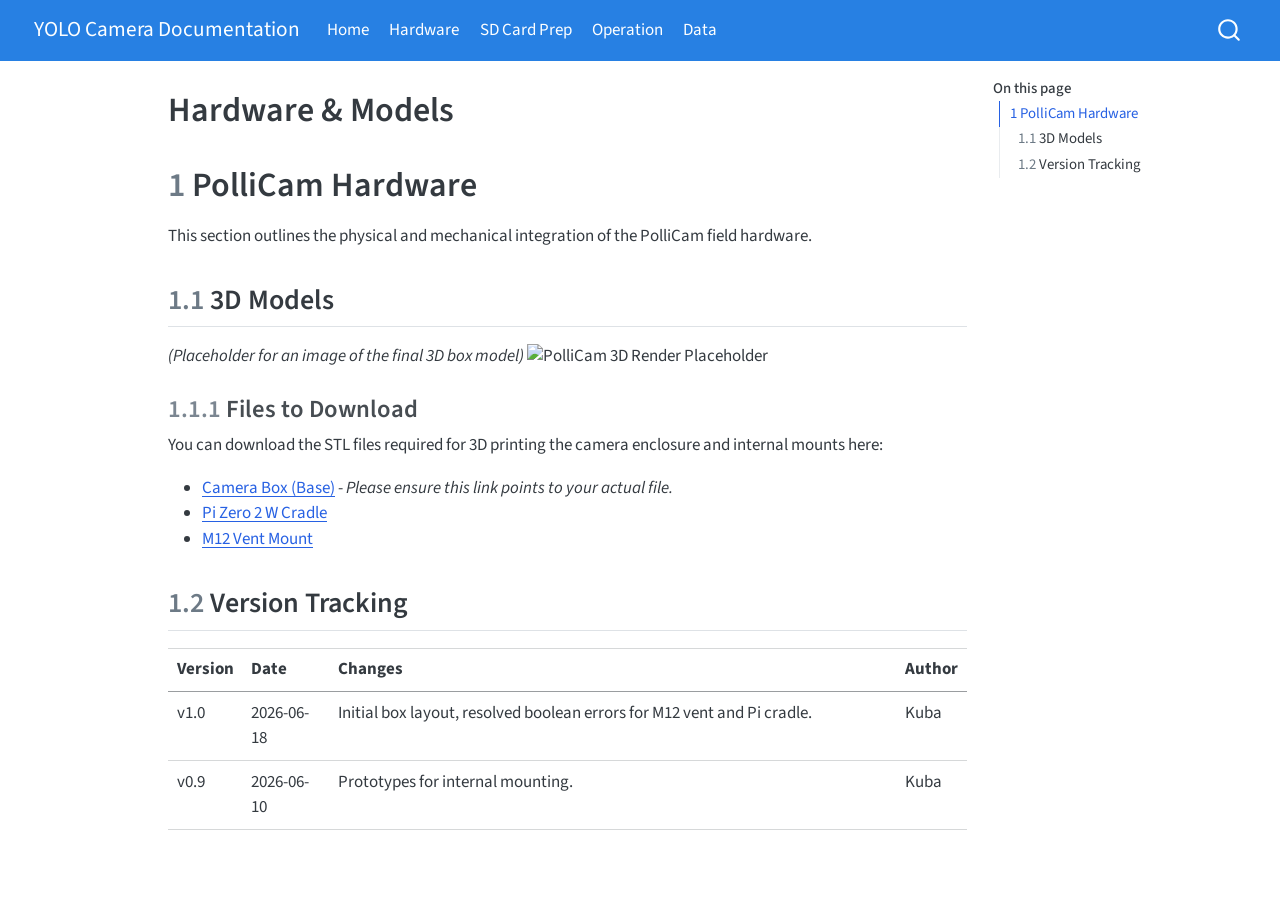
==== docs/hardware.html @ e06fcdb1 "feat: add parametric camera mount generator and initialize Quarto project documentation" ====
<!DOCTYPE html>
<html xmlns="http://www.w3.org/1999/xhtml" lang="en" xml:lang="en"><head>

<meta charset="utf-8">
<meta name="generator" content="quarto-1.8.25">

<meta name="viewport" content="width=device-width, initial-scale=1.0, user-scalable=yes">


<title>Hardware &amp; Models – YOLO Camera Documentation</title>
<style>
code{white-space: pre-wrap;}
span.smallcaps{font-variant: small-caps;}
div.columns{display: flex; gap: min(4vw, 1.5em);}
div.column{flex: auto; overflow-x: auto;}
div.hanging-indent{margin-left: 1.5em; text-indent: -1.5em;}
ul.task-list{list-style: none;}
ul.task-list li input[type="checkbox"] {
  width: 0.8em;
  margin: 0 0.8em 0.2em -1em; /* quarto-specific, see https://github.com/quarto-dev/quarto-cli/issues/4556 */ 
  vertical-align: middle;
}
</style>


<script src="site_libs/quarto-nav/quarto-nav.js"></script>
<script src="site_libs/quarto-nav/headroom.min.js"></script>
<script src="site_libs/clipboard/clipboard.min.js"></script>
<script src="site_libs/quarto-search/autocomplete.umd.js"></script>
<script src="site_libs/quarto-search/fuse.min.js"></script>
<script src="site_libs/quarto-search/quarto-search.js"></script>
<meta name="quarto:offset" content="./">
<script src="site_libs/quarto-html/quarto.js" type="module"></script>
<script src="site_libs/quarto-html/tabsets/tabsets.js" type="module"></script>
<script src="site_libs/quarto-html/axe/axe-check.js" type="module"></script>
<script src="site_libs/quarto-html/popper.min.js"></script>
<script src="site_libs/quarto-html/tippy.umd.min.js"></script>
<script src="site_libs/quarto-html/anchor.min.js"></script>
<link href="site_libs/quarto-html/tippy.css" rel="stylesheet">
<link href="site_libs/quarto-html/quarto-syntax-highlighting-7b89279ff1a6dce999919e0e67d4d9ec.css" rel="stylesheet" id="quarto-text-highlighting-styles">
<script src="site_libs/bootstrap/bootstrap.min.js"></script>
<link href="site_libs/bootstrap/bootstrap-icons.css" rel="stylesheet">
<link href="site_libs/bootstrap/bootstrap-1b5e36f18c86829988420b2a400a633a.min.css" rel="stylesheet" append-hash="true" id="quarto-bootstrap" data-mode="light">
<script id="quarto-search-options" type="application/json">{
  "location": "navbar",
  "copy-button": false,
  "collapse-after": 3,
  "panel-placement": "end",
  "type": "overlay",
  "limit": 50,
  "keyboard-shortcut": [
    "f",
    "/",
    "s"
  ],
  "show-item-context": false,
  "language": {
    "search-no-results-text": "No results",
    "search-matching-documents-text": "matching documents",
    "search-copy-link-title": "Copy link to search",
    "search-hide-matches-text": "Hide additional matches",
    "search-more-match-text": "more match in this document",
    "search-more-matches-text": "more matches in this document",
    "search-clear-button-title": "Clear",
    "search-text-placeholder": "",
    "search-detached-cancel-button-title": "Cancel",
    "search-submit-button-title": "Submit",
    "search-label": "Search"
  }
}</script>


<link rel="stylesheet" href="styles.css">
</head>

<body class="nav-fixed quarto-light">

<div id="quarto-search-results"></div>
  <header id="quarto-header" class="headroom fixed-top">
    <nav class="navbar navbar-expand-lg " data-bs-theme="dark">
      <div class="navbar-container container-fluid">
      <div class="navbar-brand-container mx-auto">
    <a href="./index.html" class="navbar-brand navbar-brand-logo">
    </a>
    <a class="navbar-brand" href="./index.html">
    <span class="navbar-title">YOLO Camera Documentation</span>
    </a>
  </div>
            <div id="quarto-search" class="" title="Search"></div>
          <button class="navbar-toggler" type="button" data-bs-toggle="collapse" data-bs-target="#navbarCollapse" aria-controls="navbarCollapse" role="menu" aria-expanded="false" aria-label="Toggle navigation" onclick="if (window.quartoToggleHeadroom) { window.quartoToggleHeadroom(); }">
  <span class="navbar-toggler-icon"></span>
</button>
          <div class="collapse navbar-collapse" id="navbarCollapse">
            <ul class="navbar-nav navbar-nav-scroll me-auto">
  <li class="nav-item">
    <a class="nav-link" href="./index.html"> 
<span class="menu-text">Home</span></a>
  </li>  
  <li class="nav-item">
    <a class="nav-link active" href="./hardware.html" aria-current="page"> 
<span class="menu-text">Hardware</span></a>
  </li>  
  <li class="nav-item">
    <a class="nav-link" href="./sd_preparation.html"> 
<span class="menu-text">SD Card Prep</span></a>
  </li>  
  <li class="nav-item">
    <a class="nav-link" href="./operation_deployment.html"> 
<span class="menu-text">Operation</span></a>
  </li>  
  <li class="nav-item">
    <a class="nav-link" href="./data_management.html"> 
<span class="menu-text">Data</span></a>
  </li>  
</ul>
          </div> <!-- /navcollapse -->
            <div class="quarto-navbar-tools">
</div>
      </div> <!-- /container-fluid -->
    </nav>
</header>
<!-- content -->
<div id="quarto-content" class="quarto-container page-columns page-rows-contents page-layout-article page-navbar">
<!-- sidebar -->
<!-- margin-sidebar -->
    <div id="quarto-margin-sidebar" class="sidebar margin-sidebar">
        <nav id="TOC" role="doc-toc" class="toc-active">
    <h2 id="toc-title">On this page</h2>
   
  <ul>
  <li><a href="#pollicam-hardware" id="toc-pollicam-hardware" class="nav-link active" data-scroll-target="#pollicam-hardware"><span class="header-section-number">1</span> PolliCam Hardware</a>
  <ul class="collapse">
  <li><a href="#d-models" id="toc-d-models" class="nav-link" data-scroll-target="#d-models"><span class="header-section-number">1.1</span> 3D Models</a>
  <ul class="collapse">
  <li><a href="#files-to-download" id="toc-files-to-download" class="nav-link" data-scroll-target="#files-to-download"><span class="header-section-number">1.1.1</span> Files to Download</a></li>
  </ul></li>
  <li><a href="#version-tracking" id="toc-version-tracking" class="nav-link" data-scroll-target="#version-tracking"><span class="header-section-number">1.2</span> Version Tracking</a></li>
  </ul></li>
  </ul>
</nav>
    </div>
<!-- main -->
<main class="content" id="quarto-document-content">

<header id="title-block-header" class="quarto-title-block default">
<div class="quarto-title">
<h1 class="title">Hardware &amp; Models</h1>
</div>



<div class="quarto-title-meta">

    
  
    
  </div>
  


</header>


<section id="pollicam-hardware" class="level1" data-number="1">
<h1 data-number="1"><span class="header-section-number">1</span> PolliCam Hardware</h1>
<p>This section outlines the physical and mechanical integration of the PolliCam field hardware.</p>
<section id="d-models" class="level2" data-number="1.1">
<h2 data-number="1.1" class="anchored" data-anchor-id="d-models"><span class="header-section-number">1.1</span> 3D Models</h2>
<p><em>(Placeholder for an image of the final 3D box model)</em> <img src="images/placeholder_render.png" class="img-fluid" alt="PolliCam 3D Render Placeholder"></p>
<section id="files-to-download" class="level3" data-number="1.1.1">
<h3 data-number="1.1.1" class="anchored" data-anchor-id="files-to-download"><span class="header-section-number">1.1.1</span> Files to Download</h3>
<p>You can download the STL files required for 3D printing the camera enclosure and internal mounts here:</p>
<ul>
<li><a href="../box_blender_files/box_base.stl">Camera Box (Base)</a> - <em>Please ensure this link points to your actual file.</em></li>
<li><a href="../box_blender_files/pi_cradle.stl">Pi Zero 2 W Cradle</a></li>
<li><a href="../box_blender_files/vent_mount.stl">M12 Vent Mount</a></li>
</ul>
</section>
</section>
<section id="version-tracking" class="level2" data-number="1.2">
<h2 data-number="1.2" class="anchored" data-anchor-id="version-tracking"><span class="header-section-number">1.2</span> Version Tracking</h2>
<table class="caption-top table">
<colgroup>
<col style="width: 8%">
<col style="width: 11%">
<col style="width: 71%">
<col style="width: 7%">
</colgroup>
<thead>
<tr class="header">
<th>Version</th>
<th>Date</th>
<th>Changes</th>
<th>Author</th>
</tr>
</thead>
<tbody>
<tr class="odd">
<td>v1.0</td>
<td>2026-06-18</td>
<td>Initial box layout, resolved boolean errors for M12 vent and Pi cradle.</td>
<td>Kuba</td>
</tr>
<tr class="even">
<td>v0.9</td>
<td>2026-06-10</td>
<td>Prototypes for internal mounting.</td>
<td>Kuba</td>
</tr>
</tbody>
</table>


</section>
</section>

</main> <!-- /main -->
<script id="quarto-html-after-body" type="application/javascript">
  window.document.addEventListener("DOMContentLoaded", function (event) {
    const icon = "";
    const anchorJS = new window.AnchorJS();
    anchorJS.options = {
      placement: 'right',
      icon: icon
    };
    anchorJS.add('.anchored');
    const isCodeAnnotation = (el) => {
      for (const clz of el.classList) {
        if (clz.startsWith('code-annotation-')) {                     
          return true;
        }
      }
      return false;
    }
    const onCopySuccess = function(e) {
      // button target
      const button = e.trigger;
      // don't keep focus
      button.blur();
      // flash "checked"
      button.classList.add('code-copy-button-checked');
      var currentTitle = button.getAttribute("title");
      button.setAttribute("title", "Copied!");
      let tooltip;
      if (window.bootstrap) {
        button.setAttribute("data-bs-toggle", "tooltip");
        button.setAttribute("data-bs-placement", "left");
        button.setAttribute("data-bs-title", "Copied!");
        tooltip = new bootstrap.Tooltip(button, 
          { trigger: "manual", 
            customClass: "code-copy-button-tooltip",
            offset: [0, -8]});
        tooltip.show();    
      }
      setTimeout(function() {
        if (tooltip) {
          tooltip.hide();
          button.removeAttribute("data-bs-title");
          button.removeAttribute("data-bs-toggle");
          button.removeAttribute("data-bs-placement");
        }
        button.setAttribute("title", currentTitle);
        button.classList.remove('code-copy-button-checked');
      }, 1000);
      // clear code selection
      e.clearSelection();
    }
    const getTextToCopy = function(trigger) {
      const outerScaffold = trigger.parentElement.cloneNode(true);
      const codeEl = outerScaffold.querySelector('code');
      for (const childEl of codeEl.children) {
        if (isCodeAnnotation(childEl)) {
          childEl.remove();
        }
      }
      return codeEl.innerText;
    }
    const clipboard = new window.ClipboardJS('.code-copy-button:not([data-in-quarto-modal])', {
      text: getTextToCopy
    });
    clipboard.on('success', onCopySuccess);
    if (window.document.getElementById('quarto-embedded-source-code-modal')) {
      const clipboardModal = new window.ClipboardJS('.code-copy-button[data-in-quarto-modal]', {
        text: getTextToCopy,
        container: window.document.getElementById('quarto-embedded-source-code-modal')
      });
      clipboardModal.on('success', onCopySuccess);
    }
      var localhostRegex = new RegExp(/^(?:http|https):\/\/localhost\:?[0-9]*\//);
      var mailtoRegex = new RegExp(/^mailto:/);
        var filterRegex = new RegExp('/' + window.location.host + '/');
      var isInternal = (href) => {
          return filterRegex.test(href) || localhostRegex.test(href) || mailtoRegex.test(href);
      }
      // Inspect non-navigation links and adorn them if external
     var links = window.document.querySelectorAll('a[href]:not(.nav-link):not(.navbar-brand):not(.toc-action):not(.sidebar-link):not(.sidebar-item-toggle):not(.pagination-link):not(.no-external):not([aria-hidden]):not(.dropdown-item):not(.quarto-navigation-tool):not(.about-link)');
      for (var i=0; i<links.length; i++) {
        const link = links[i];
        if (!isInternal(link.href)) {
          // undo the damage that might have been done by quarto-nav.js in the case of
          // links that we want to consider external
          if (link.dataset.originalHref !== undefined) {
            link.href = link.dataset.originalHref;
          }
        }
      }
    function tippyHover(el, contentFn, onTriggerFn, onUntriggerFn) {
      const config = {
        allowHTML: true,
        maxWidth: 500,
        delay: 100,
        arrow: false,
        appendTo: function(el) {
            return el.parentElement;
        },
        interactive: true,
        interactiveBorder: 10,
        theme: 'quarto',
        placement: 'bottom-start',
      };
      if (contentFn) {
        config.content = contentFn;
      }
      if (onTriggerFn) {
        config.onTrigger = onTriggerFn;
      }
      if (onUntriggerFn) {
        config.onUntrigger = onUntriggerFn;
      }
      window.tippy(el, config); 
    }
    const noterefs = window.document.querySelectorAll('a[role="doc-noteref"]');
    for (var i=0; i<noterefs.length; i++) {
      const ref = noterefs[i];
      tippyHover(ref, function() {
        // use id or data attribute instead here
        let href = ref.getAttribute('data-footnote-href') || ref.getAttribute('href');
        try { href = new URL(href).hash; } catch {}
        const id = href.replace(/^#\/?/, "");
        const note = window.document.getElementById(id);
        if (note) {
          return note.innerHTML;
        } else {
          return "";
        }
      });
    }
    const xrefs = window.document.querySelectorAll('a.quarto-xref');
    const processXRef = (id, note) => {
      // Strip column container classes
      const stripColumnClz = (el) => {
        el.classList.remove("page-full", "page-columns");
        if (el.children) {
          for (const child of el.children) {
            stripColumnClz(child);
          }
        }
      }
      stripColumnClz(note)
      if (id === null || id.startsWith('sec-')) {
        // Special case sections, only their first couple elements
        const container = document.createElement("div");
        if (note.children && note.children.length > 2) {
          container.appendChild(note.children[0].cloneNode(true));
          for (let i = 1; i < note.children.length; i++) {
            const child = note.children[i];
            if (child.tagName === "P" && child.innerText === "") {
              continue;
            } else {
              container.appendChild(child.cloneNode(true));
              break;
            }
          }
          if (window.Quarto?.typesetMath) {
            window.Quarto.typesetMath(container);
          }
          return container.innerHTML
        } else {
          if (window.Quarto?.typesetMath) {
            window.Quarto.typesetMath(note);
          }
          return note.innerHTML;
        }
      } else {
        // Remove any anchor links if they are present
        const anchorLink = note.querySelector('a.anchorjs-link');
        if (anchorLink) {
          anchorLink.remove();
        }
        if (window.Quarto?.typesetMath) {
          window.Quarto.typesetMath(note);
        }
        if (note.classList.contains("callout")) {
          return note.outerHTML;
        } else {
          return note.innerHTML;
        }
      }
    }
    for (var i=0; i<xrefs.length; i++) {
      const xref = xrefs[i];
      tippyHover(xref, undefined, function(instance) {
        instance.disable();
        let url = xref.getAttribute('href');
        let hash = undefined; 
        if (url.startsWith('#')) {
          hash = url;
        } else {
          try { hash = new URL(url).hash; } catch {}
        }
        if (hash) {
          const id = hash.replace(/^#\/?/, "");
          const note = window.document.getElementById(id);
          if (note !== null) {
            try {
              const html = processXRef(id, note.cloneNode(true));
              instance.setContent(html);
            } finally {
              instance.enable();
              instance.show();
            }
          } else {
            // See if we can fetch this
            fetch(url.split('#')[0])
            .then(res => res.text())
            .then(html => {
              const parser = new DOMParser();
              const htmlDoc = parser.parseFromString(html, "text/html");
              const note = htmlDoc.getElementById(id);
              if (note !== null) {
                const html = processXRef(id, note);
                instance.setContent(html);
              } 
            }).finally(() => {
              instance.enable();
              instance.show();
            });
          }
        } else {
          // See if we can fetch a full url (with no hash to target)
          // This is a special case and we should probably do some content thinning / targeting
          fetch(url)
          .then(res => res.text())
          .then(html => {
            const parser = new DOMParser();
            const htmlDoc = parser.parseFromString(html, "text/html");
            const note = htmlDoc.querySelector('main.content');
            if (note !== null) {
              // This should only happen for chapter cross references
              // (since there is no id in the URL)
              // remove the first header
              if (note.children.length > 0 && note.children[0].tagName === "HEADER") {
                note.children[0].remove();
              }
              const html = processXRef(null, note);
              instance.setContent(html);
            } 
          }).finally(() => {
            instance.enable();
            instance.show();
          });
        }
      }, function(instance) {
      });
    }
        let selectedAnnoteEl;
        const selectorForAnnotation = ( cell, annotation) => {
          let cellAttr = 'data-code-cell="' + cell + '"';
          let lineAttr = 'data-code-annotation="' +  annotation + '"';
          const selector = 'span[' + cellAttr + '][' + lineAttr + ']';
          return selector;
        }
        const selectCodeLines = (annoteEl) => {
          const doc = window.document;
          const targetCell = annoteEl.getAttribute("data-target-cell");
          const targetAnnotation = annoteEl.getAttribute("data-target-annotation");
          const annoteSpan = window.document.querySelector(selectorForAnnotation(targetCell, targetAnnotation));
          const lines = annoteSpan.getAttribute("data-code-lines").split(",");
          const lineIds = lines.map((line) => {
            return targetCell + "-" + line;
          })
          let top = null;
          let height = null;
          let parent = null;
          if (lineIds.length > 0) {
              //compute the position of the single el (top and bottom and make a div)
              const el = window.document.getElementById(lineIds[0]);
              top = el.offsetTop;
              height = el.offsetHeight;
              parent = el.parentElement.parentElement;
            if (lineIds.length > 1) {
              const lastEl = window.document.getElementById(lineIds[lineIds.length - 1]);
              const bottom = lastEl.offsetTop + lastEl.offsetHeight;
              height = bottom - top;
            }
            if (top !== null && height !== null && parent !== null) {
              // cook up a div (if necessary) and position it 
              let div = window.document.getElementById("code-annotation-line-highlight");
              if (div === null) {
                div = window.document.createElement("div");
                div.setAttribute("id", "code-annotation-line-highlight");
                div.style.position = 'absolute';
                parent.appendChild(div);
              }
              div.style.top = top - 2 + "px";
              div.style.height = height + 4 + "px";
              div.style.left = 0;
              let gutterDiv = window.document.getElementById("code-annotation-line-highlight-gutter");
              if (gutterDiv === null) {
                gutterDiv = window.document.createElement("div");
                gutterDiv.setAttribute("id", "code-annotation-line-highlight-gutter");
                gutterDiv.style.position = 'absolute';
                const codeCell = window.document.getElementById(targetCell);
                const gutter = codeCell.querySelector('.code-annotation-gutter');
                gutter.appendChild(gutterDiv);
              }
              gutterDiv.style.top = top - 2 + "px";
              gutterDiv.style.height = height + 4 + "px";
            }
            selectedAnnoteEl = annoteEl;
          }
        };
        const unselectCodeLines = () => {
          const elementsIds = ["code-annotation-line-highlight", "code-annotation-line-highlight-gutter"];
          elementsIds.forEach((elId) => {
            const div = window.document.getElementById(elId);
            if (div) {
              div.remove();
            }
          });
          selectedAnnoteEl = undefined;
        };
          // Handle positioning of the toggle
      window.addEventListener(
        "resize",
        throttle(() => {
          elRect = undefined;
          if (selectedAnnoteEl) {
            selectCodeLines(selectedAnnoteEl);
          }
        }, 10)
      );
      function throttle(fn, ms) {
      let throttle = false;
      let timer;
        return (...args) => {
          if(!throttle) { // first call gets through
              fn.apply(this, args);
              throttle = true;
          } else { // all the others get throttled
              if(timer) clearTimeout(timer); // cancel #2
              timer = setTimeout(() => {
                fn.apply(this, args);
                timer = throttle = false;
              }, ms);
          }
        };
      }
        // Attach click handler to the DT
        const annoteDls = window.document.querySelectorAll('dt[data-target-cell]');
        for (const annoteDlNode of annoteDls) {
          annoteDlNode.addEventListener('click', (event) => {
            const clickedEl = event.target;
            if (clickedEl !== selectedAnnoteEl) {
              unselectCodeLines();
              const activeEl = window.document.querySelector('dt[data-target-cell].code-annotation-active');
              if (activeEl) {
                activeEl.classList.remove('code-annotation-active');
              }
              selectCodeLines(clickedEl);
              clickedEl.classList.add('code-annotation-active');
            } else {
              // Unselect the line
              unselectCodeLines();
              clickedEl.classList.remove('code-annotation-active');
            }
          });
        }
    const findCites = (el) => {
      const parentEl = el.parentElement;
      if (parentEl) {
        const cites = parentEl.dataset.cites;
        if (cites) {
          return {
            el,
            cites: cites.split(' ')
          };
        } else {
          return findCites(el.parentElement)
        }
      } else {
        return undefined;
      }
    };
    var bibliorefs = window.document.querySelectorAll('a[role="doc-biblioref"]');
    for (var i=0; i<bibliorefs.length; i++) {
      const ref = bibliorefs[i];
      const citeInfo = findCites(ref);
      if (citeInfo) {
        tippyHover(citeInfo.el, function() {
          var popup = window.document.createElement('div');
          citeInfo.cites.forEach(function(cite) {
            var citeDiv = window.document.createElement('div');
            citeDiv.classList.add('hanging-indent');
            citeDiv.classList.add('csl-entry');
            var biblioDiv = window.document.getElementById('ref-' + cite);
            if (biblioDiv) {
              citeDiv.innerHTML = biblioDiv.innerHTML;
            }
            popup.appendChild(citeDiv);
          });
          return popup.innerHTML;
        });
      }
    }
  });
  </script>
</div> <!-- /content -->




</body></html>
---- docs/site_libs/quarto-html/tippy.css ----
.tippy-box[data-animation=fade][data-state=hidden]{opacity:0}[data-tippy-root]{max-width:calc(100vw - 10px)}.tippy-box{position:relative;background-color:#333;color:#fff;border-radius:4px;font-size:14px;line-height:1.4;white-space:normal;outline:0;transition-property:transform,visibility,opacity}.tippy-box[data-placement^=top]>.tippy-arrow{bottom:0}.tippy-box[data-placement^=top]>.tippy-arrow:before{bottom:-7px;left:0;border-width:8px 8px 0;border-top-color:initial;transform-origin:center top}.tippy-box[data-placement^=bottom]>.tippy-arrow{top:0}.tippy-box[data-placement^=bottom]>.tippy-arrow:before{top:-7px;left:0;border-width:0 8px 8px;border-bottom-color:initial;transform-origin:center bottom}.tippy-box[data-placement^=left]>.tippy-arrow{right:0}.tippy-box[data-placement^=left]>.tippy-arrow:before{border-width:8px 0 8px 8px;border-left-color:initial;right:-7px;transform-origin:center left}.tippy-box[data-placement^=right]>.tippy-arrow{left:0}.tippy-box[data-placement^=right]>.tippy-arrow:before{left:-7px;border-width:8px 8px 8px 0;border-right-color:initial;transform-origin:center right}.tippy-box[data-inertia][data-state=visible]{transition-timing-function:cubic-bezier(.54,1.5,.38,1.11)}.tippy-arrow{width:16px;height:16px;color:#333}.tippy-arrow:before{content:"";position:absolute;border-color:transparent;border-style:solid}.tippy-content{position:relative;padding:5px 9px;z-index:1}
---- docs/site_libs/quarto-html/quarto-syntax-highlighting-7b89279ff1a6dce999919e0e67d4d9ec.css ----
/* quarto syntax highlight colors */
:root {
  --quarto-hl-ot-color: #003B4F;
  --quarto-hl-at-color: #657422;
  --quarto-hl-ss-color: #20794D;
  --quarto-hl-an-color: #5E5E5E;
  --quarto-hl-fu-color: #4758AB;
  --quarto-hl-st-color: #20794D;
  --quarto-hl-cf-color: #003B4F;
  --quarto-hl-op-color: #5E5E5E;
  --quarto-hl-er-color: #AD0000;
  --quarto-hl-bn-color: #AD0000;
  --quarto-hl-al-color: #AD0000;
  --quarto-hl-va-color: #111111;
  --quarto-hl-bu-color: inherit;
  --quarto-hl-ex-color: inherit;
  --quarto-hl-pp-color: #AD0000;
  --quarto-hl-in-color: #5E5E5E;
  --quarto-hl-vs-color: #20794D;
  --quarto-hl-wa-color: #5E5E5E;
  --quarto-hl-do-color: #5E5E5E;
  --quarto-hl-im-color: #00769E;
  --quarto-hl-ch-color: #20794D;
  --quarto-hl-dt-color: #AD0000;
  --quarto-hl-fl-color: #AD0000;
  --quarto-hl-co-color: #5E5E5E;
  --quarto-hl-cv-color: #5E5E5E;
  --quarto-hl-cn-color: #8f5902;
  --quarto-hl-sc-color: #5E5E5E;
  --quarto-hl-dv-color: #AD0000;
  --quarto-hl-kw-color: #003B4F;
}

/* other quarto variables */
:root {
  --quarto-font-monospace: SFMono-Regular, Menlo, Monaco, Consolas, "Liberation Mono", "Courier New", monospace;
}

/* syntax highlight based on Pandoc's rules */
pre > code.sourceCode > span {
  color: #003B4F;
}

code.sourceCode > span {
  color: #003B4F;
}

div.sourceCode,
div.sourceCode pre.sourceCode {
  color: #003B4F;
}

/* Normal */
code span {
  color: #003B4F;
}

/* Alert */
code span.al {
  color: #AD0000;
  font-style: inherit;
}

/* Annotation */
code span.an {
  color: #5E5E5E;
  font-style: inherit;
}

/* Attribute */
code span.at {
  color: #657422;
  font-style: inherit;
}

/* BaseN */
code span.bn {
  color: #AD0000;
  font-style: inherit;
}

/* BuiltIn */
code span.bu {
  font-style: inherit;
}

/* ControlFlow */
code span.cf {
  color: #003B4F;
  font-weight: bold;
  font-style: inherit;
}

/* Char */
code span.ch {
  color: #20794D;
  font-style: inherit;
}

/* Constant */
code span.cn {
  color: #8f5902;
  font-style: inherit;
}

/* Comment */
code span.co {
  color: #5E5E5E;
  font-style: inherit;
}

/* CommentVar */
code span.cv {
  color: #5E5E5E;
  font-style: italic;
}

/* Documentation */
code span.do {
  color: #5E5E5E;
  font-style: italic;
}

/* DataType */
code span.dt {
  color: #AD0000;
  font-style: inherit;
}

/* DecVal */
code span.dv {
  color: #AD0000;
  font-style: inherit;
}

/* Error */
code span.er {
  color: #AD0000;
  font-style: inherit;
}

/* Extension */
code span.ex {
  font-style: inherit;
}

/* Float */
code span.fl {
  color: #AD0000;
  font-style: inherit;
}

/* Function */
code span.fu {
  color: #4758AB;
  font-style: inherit;
}

/* Import */
code span.im {
  color: #00769E;
  font-style: inherit;
}

/* Information */
code span.in {
  color: #5E5E5E;
  font-style: inherit;
}

/* Keyword */
code span.kw {
  color: #003B4F;
  font-weight: bold;
  font-style: inherit;
}

/* Operator */
code span.op {
  color: #5E5E5E;
  font-style: inherit;
}

/* Other */
code span.ot {
  color: #003B4F;
  font-style: inherit;
}

/* Preprocessor */
code span.pp {
  color: #AD0000;
  font-style: inherit;
}

/* SpecialChar */
code span.sc {
  color: #5E5E5E;
  font-style: inherit;
}

/* SpecialString */
code span.ss {
  color: #20794D;
  font-style: inherit;
}

/* String */
code span.st {
  color: #20794D;
  font-style: inherit;
}

/* Variable */
code span.va {
  color: #111111;
  font-style: inherit;
}

/* VerbatimString */
code span.vs {
  color: #20794D;
  font-style: inherit;
}

/* Warning */
code span.wa {
  color: #5E5E5E;
  font-style: italic;
}

.prevent-inlining {
  content: "</";
}

/*# sourceMappingURL=3944bc705cfaf4c80e56f77c5205168a.css.map */
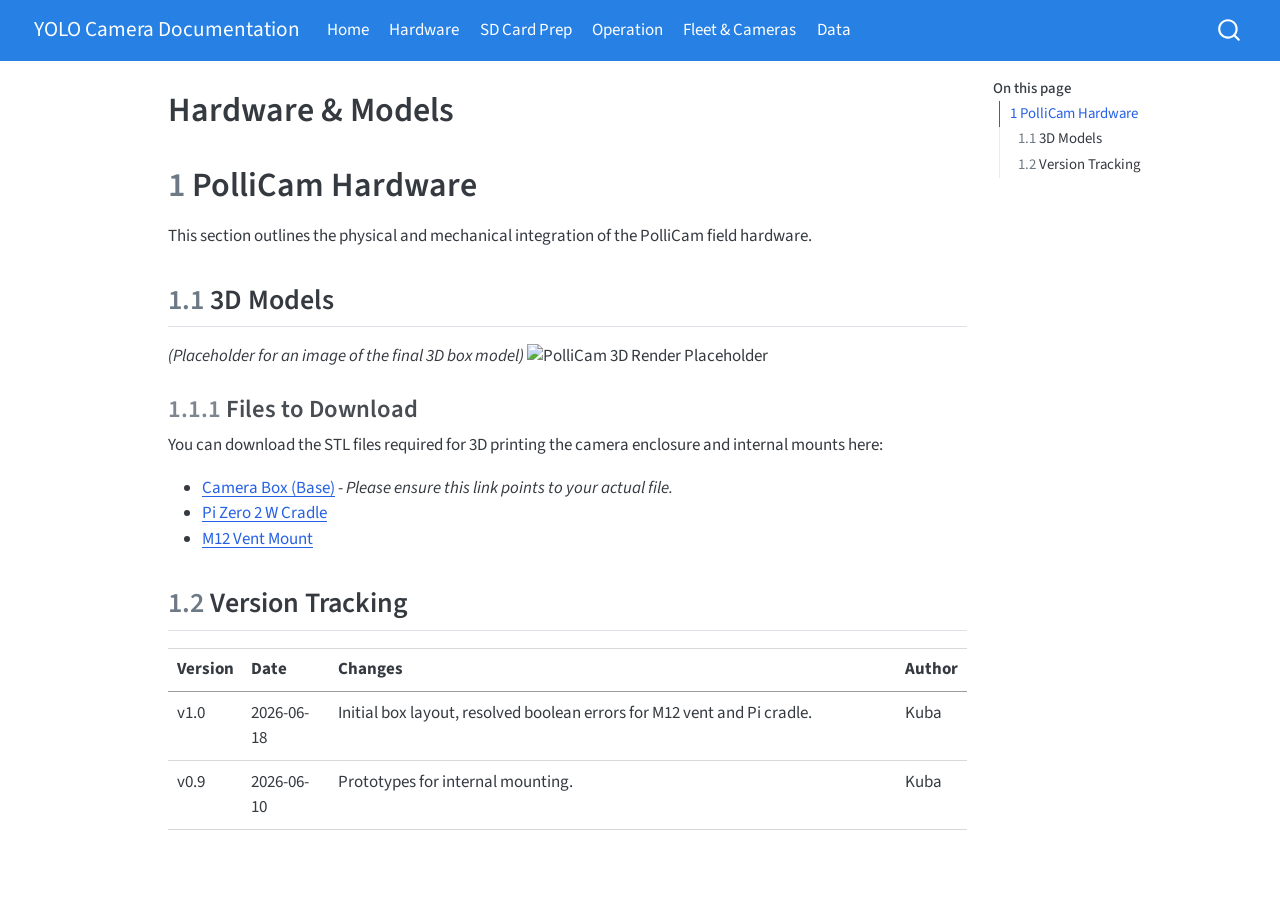
==== commit 4065f6c6: "docs: add fleet management registry and inventory page" ====
--- a/docs/hardware.html
+++ b/docs/hardware.html
@@ -107,6 +107,10 @@
   <li class="nav-item">
     <a class="nav-link" href="./operation_deployment.html"> 
 <span class="menu-text">Operation</span></a>
+  </li>  
+  <li class="nav-item">
+    <a class="nav-link" href="./fleet_management.html"> 
+<span class="menu-text">Fleet &amp; Cameras</span></a>
   </li>  
   <li class="nav-item">
     <a class="nav-link" href="./data_management.html"> 
